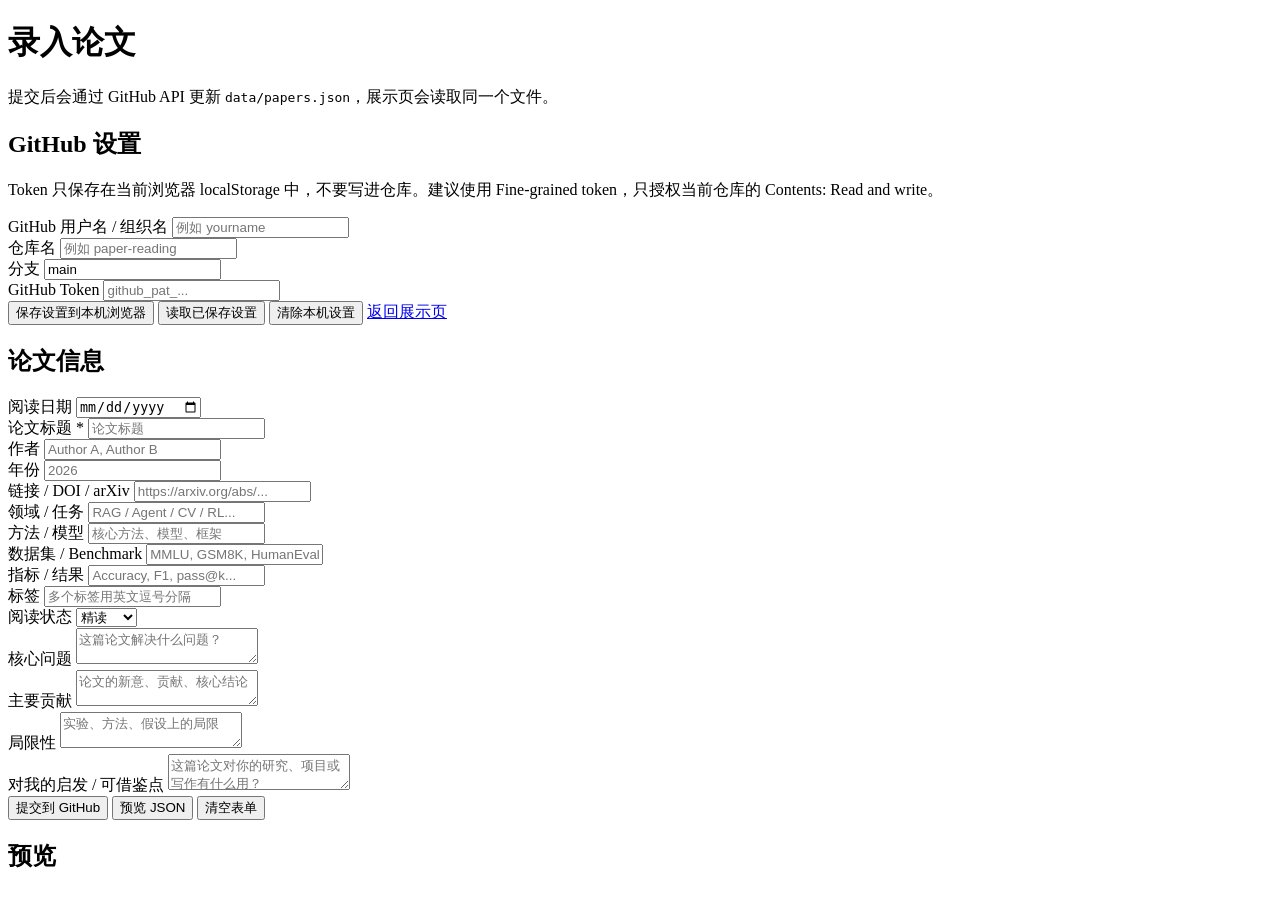
==== admin.html @ c834d26d "Add files via upload 创建一个阅读论文并记录的网站" ====
<!DOCTYPE html>
<html lang="zh-CN">
<head>
  <meta charset="UTF-8" />
  <meta name="viewport" content="width=device-width, initial-scale=1.0" />
  <title>录入论文</title>
  <link rel="stylesheet" href="./assets/style.css" />
</head>
<body>
  <header>
    <h1>录入论文</h1>
    <p>提交后会通过 GitHub API 更新 <code>data/papers.json</code>，展示页会读取同一个文件。</p>
  </header>

  <section class="card">
    <h2>GitHub 设置</h2>
    <p class="note">
      Token 只保存在当前浏览器 localStorage 中，不要写进仓库。建议使用 Fine-grained token，只授权当前仓库的 Contents: Read and write。
    </p>
    <div class="grid">
      <div>
        <label for="owner">GitHub 用户名 / 组织名</label>
        <input id="owner" placeholder="例如 yourname" />
      </div>
      <div>
        <label for="repo">仓库名</label>
        <input id="repo" placeholder="例如 paper-reading" />
      </div>
      <div>
        <label for="branch">分支</label>
        <input id="branch" value="main" />
      </div>
    </div>
    <div class="form-section">
      <label for="token">GitHub Token</label>
      <input id="token" type="password" placeholder="github_pat_..." />
    </div>
    <div class="form-section toolbar">
      <button id="saveConfigBtn">保存设置到本机浏览器</button>
      <button class="secondary" id="loadConfigBtn">读取已保存设置</button>
      <button class="danger" id="clearConfigBtn">清除本机设置</button>
      <a href="./index.html">返回展示页</a>
    </div>
  </section>

  <section class="card">
    <h2>论文信息</h2>

    <div class="grid">
      <div>
        <label for="date">阅读日期</label>
        <input id="date" type="date" />
      </div>
      <div>
        <label for="title">论文标题 *</label>
        <input id="title" placeholder="论文标题" />
      </div>
      <div>
        <label for="authors">作者</label>
        <input id="authors" placeholder="Author A, Author B" />
      </div>
      <div>
        <label for="year">年份</label>
        <input id="year" placeholder="2026" />
      </div>
      <div>
        <label for="link">链接 / DOI / arXiv</label>
        <input id="link" placeholder="https://arxiv.org/abs/..." />
      </div>
      <div>
        <label for="topic">领域 / 任务</label>
        <input id="topic" placeholder="RAG / Agent / CV / RL..." />
      </div>
      <div>
        <label for="method">方法 / 模型</label>
        <input id="method" placeholder="核心方法、模型、框架" />
      </div>
      <div>
        <label for="dataset">数据集 / Benchmark</label>
        <input id="dataset" placeholder="MMLU, GSM8K, HumanEval..." />
      </div>
      <div>
        <label for="metric">指标 / 结果</label>
        <input id="metric" placeholder="Accuracy, F1, pass@k..." />
      </div>
      <div>
        <label for="tags">标签</label>
        <input id="tags" placeholder="多个标签用英文逗号分隔" />
      </div>
      <div>
        <label for="status">阅读状态</label>
        <select id="status">
          <option>待读</option>
          <option>粗读</option>
          <option selected>精读</option>
          <option>已复现</option>
          <option>已引用</option>
        </select>
      </div>
    </div>

    <div class="form-section">
      <label for="problem">核心问题</label>
      <textarea id="problem" placeholder="这篇论文解决什么问题？"></textarea>
    </div>

    <div class="grid-2 form-section">
      <div>
        <label for="contribution">主要贡献</label>
        <textarea id="contribution" placeholder="论文的新意、贡献、核心结论"></textarea>
      </div>
      <div>
        <label for="limitation">局限性</label>
        <textarea id="limitation" placeholder="实验、方法、假设上的局限"></textarea>
      </div>
    </div>

    <div class="form-section">
      <label for="takeaway">对我的启发 / 可借鉴点</label>
      <textarea id="takeaway" placeholder="这篇论文对你的研究、项目或写作有什么用？"></textarea>
    </div>

    <div class="form-section toolbar">
      <button id="submitBtn">提交到 GitHub</button>
      <button class="secondary" id="previewBtn">预览 JSON</button>
      <button class="danger" id="clearFormBtn">清空表单</button>
    </div>
  </section>

  <div id="adminStatus" class="status"></div>

  <section class="card">
    <h2>预览</h2>
    <pre id="preview" class="note"></pre>
  </section>

  <script src="./assets/admin.js"></script>
</body>
</html>
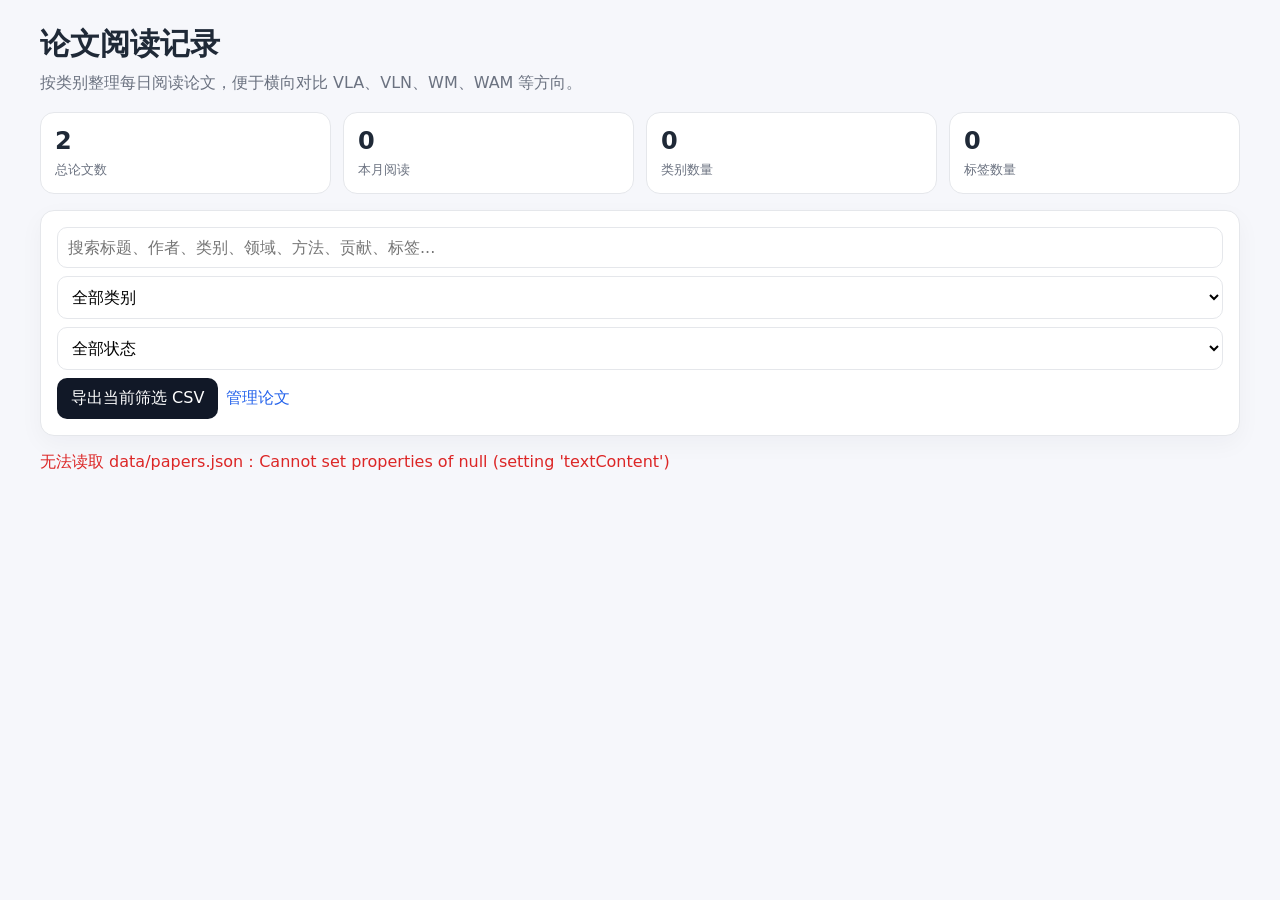
==== commit 347a43c4: "update index.html" ====
--- a/admin.html
+++ b/admin.html
@@ -3,137 +3,45 @@
 <head>
   <meta charset="UTF-8" />
   <meta name="viewport" content="width=device-width, initial-scale=1.0" />
-  <title>录入论文</title>
+  <title>论文阅读记录</title>
   <link rel="stylesheet" href="./assets/style.css" />
 </head>
 <body>
   <header>
-    <h1>录入论文</h1>
-    <p>提交后会通过 GitHub API 更新 <code>data/papers.json</code>，展示页会读取同一个文件。</p>
+    <h1>论文阅读记录</h1>
+    <p>按类别整理每日阅读论文，便于横向对比 VLA、VLN、WM、WAM 等方向。</p>
   </header>
 
-  <section class="card">
-    <h2>GitHub 设置</h2>
-    <p class="note">
-      Token 只保存在当前浏览器 localStorage 中，不要写进仓库。建议使用 Fine-grained token，只授权当前仓库的 Contents: Read and write。
-    </p>
-    <div class="grid">
-      <div>
-        <label for="owner">GitHub 用户名 / 组织名</label>
-        <input id="owner" placeholder="例如 yourname" />
-      </div>
-      <div>
-        <label for="repo">仓库名</label>
-        <input id="repo" placeholder="例如 paper-reading" />
-      </div>
-      <div>
-        <label for="branch">分支</label>
-        <input id="branch" value="main" />
-      </div>
-    </div>
-    <div class="form-section">
-      <label for="token">GitHub Token</label>
-      <input id="token" type="password" placeholder="github_pat_..." />
-    </div>
-    <div class="form-section toolbar">
-      <button id="saveConfigBtn">保存设置到本机浏览器</button>
-      <button class="secondary" id="loadConfigBtn">读取已保存设置</button>
-      <button class="danger" id="clearConfigBtn">清除本机设置</button>
-      <a href="./index.html">返回展示页</a>
-    </div>
+  <section class="summary-cards">
+    <div class="summary-card"><strong id="totalCount">0</strong><span>总论文数</span></div>
+    <div class="summary-card"><strong id="monthCount">0</strong><span>本月阅读</span></div>
+    <div class="summary-card"><strong id="categoryCount">0</strong><span>类别数量</span></div>
+    <div class="summary-card"><strong id="tagCount">0</strong><span>标签数量</span></div>
   </section>
 
-  <section class="card">
-    <h2>论文信息</h2>
-
-    <div class="grid">
-      <div>
-        <label for="date">阅读日期</label>
-        <input id="date" type="date" />
-      </div>
-      <div>
-        <label for="title">论文标题 *</label>
-        <input id="title" placeholder="论文标题" />
-      </div>
-      <div>
-        <label for="authors">作者</label>
-        <input id="authors" placeholder="Author A, Author B" />
-      </div>
-      <div>
-        <label for="year">年份</label>
-        <input id="year" placeholder="2026" />
-      </div>
-      <div>
-        <label for="link">链接 / DOI / arXiv</label>
-        <input id="link" placeholder="https://arxiv.org/abs/..." />
-      </div>
-      <div>
-        <label for="topic">领域 / 任务</label>
-        <input id="topic" placeholder="RAG / Agent / CV / RL..." />
-      </div>
-      <div>
-        <label for="method">方法 / 模型</label>
-        <input id="method" placeholder="核心方法、模型、框架" />
-      </div>
-      <div>
-        <label for="dataset">数据集 / Benchmark</label>
-        <input id="dataset" placeholder="MMLU, GSM8K, HumanEval..." />
-      </div>
-      <div>
-        <label for="metric">指标 / 结果</label>
-        <input id="metric" placeholder="Accuracy, F1, pass@k..." />
-      </div>
-      <div>
-        <label for="tags">标签</label>
-        <input id="tags" placeholder="多个标签用英文逗号分隔" />
-      </div>
-      <div>
-        <label for="status">阅读状态</label>
-        <select id="status">
-          <option>待读</option>
-          <option>粗读</option>
-          <option selected>精读</option>
-          <option>已复现</option>
-          <option>已引用</option>
-        </select>
-      </div>
-    </div>
-
-    <div class="form-section">
-      <label for="problem">核心问题</label>
-      <textarea id="problem" placeholder="这篇论文解决什么问题？"></textarea>
-    </div>
-
-    <div class="grid-2 form-section">
-      <div>
-        <label for="contribution">主要贡献</label>
-        <textarea id="contribution" placeholder="论文的新意、贡献、核心结论"></textarea>
-      </div>
-      <div>
-        <label for="limitation">局限性</label>
-        <textarea id="limitation" placeholder="实验、方法、假设上的局限"></textarea>
-      </div>
-    </div>
-
-    <div class="form-section">
-      <label for="takeaway">对我的启发 / 可借鉴点</label>
-      <textarea id="takeaway" placeholder="这篇论文对你的研究、项目或写作有什么用？"></textarea>
-    </div>
-
-    <div class="form-section toolbar">
-      <button id="submitBtn">提交到 GitHub</button>
-      <button class="secondary" id="previewBtn">预览 JSON</button>
-      <button class="danger" id="clearFormBtn">清空表单</button>
-    </div>
+  <section class="card toolbar">
+    <input id="searchInput" placeholder="搜索标题、作者、类别、领域、方法、贡献、标签..." />
+    <select id="categoryFilter">
+      <option value="">全部类别</option>
+    </select>
+    <select id="statusFilter">
+      <option value="">全部状态</option>
+      <option>待读</option>
+      <option>粗读</option>
+      <option>精读</option>
+      <option>已复现</option>
+      <option>已引用</option>
+    </select>
+    <button class="secondary" id="exportBtn">导出当前筛选 CSV</button>
+    <a href="./admin.html">管理论文</a>
   </section>
 
-  <div id="adminStatus" class="status"></div>
+  <nav id="categoryNav" class="category-nav"></nav>
 
-  <section class="card">
-    <h2>预览</h2>
-    <pre id="preview" class="note"></pre>
-  </section>
+  <div id="status" class="status">正在读取数据...</div>
 
-  <script src="./assets/admin.js"></script>
+  <main id="groupedPapers"></main>
+
+  <script src="./assets/app.js"></script>
 </body>
-</html>+</html>
--- a/assets/style.css
+++ b/assets/style.css
@@ -0,0 +1,234 @@
+:root {
+  --bg: #f6f7fb;
+  --card: #ffffff;
+  --text: #1f2937;
+  --muted: #6b7280;
+  --border: #e5e7eb;
+  --primary: #2563eb;
+  --primary-dark: #1d4ed8;
+  --danger: #dc2626;
+}
+
+* {
+  box-sizing: border-box;
+}
+
+body {
+  margin: 0;
+  padding: 24px;
+  font-family: system-ui, -apple-system, BlinkMacSystemFont, "Segoe UI", sans-serif;
+  background: var(--bg);
+  color: var(--text);
+}
+
+a {
+  color: var(--primary);
+  text-decoration: none;
+}
+
+a:hover {
+  text-decoration: underline;
+}
+
+header {
+  max-width: 1200px;
+  margin: 0 auto 18px;
+}
+
+header h1 {
+  margin: 0 0 8px;
+  font-size: 30px;
+}
+
+header p {
+  margin: 0;
+  color: var(--muted);
+}
+
+.card {
+  max-width: 1200px;
+  margin: 0 auto 16px;
+  background: var(--card);
+  border: 1px solid var(--border);
+  border-radius: 14px;
+  padding: 16px;
+  box-shadow: 0 8px 24px rgba(15, 23, 42, 0.04);
+}
+
+.toolbar {
+  display: flex;
+  gap: 8px;
+  align-items: center;
+  flex-wrap: wrap;
+}
+
+input,
+textarea,
+select,
+button {
+  font: inherit;
+}
+
+input,
+textarea,
+select {
+  width: 100%;
+  border: 1px solid var(--border);
+  border-radius: 10px;
+  padding: 10px;
+  background: #fff;
+}
+
+textarea {
+  min-height: 78px;
+  resize: vertical;
+}
+
+button {
+  border: 0;
+  border-radius: 10px;
+  padding: 10px 14px;
+  cursor: pointer;
+  background: var(--primary);
+  color: white;
+}
+
+button:hover {
+  background: var(--primary-dark);
+}
+
+button.secondary {
+  background: #111827;
+}
+
+button.danger {
+  background: var(--danger);
+}
+
+.grid {
+  display: grid;
+  grid-template-columns: repeat(3, minmax(180px, 1fr));
+  gap: 10px;
+}
+
+.grid-2 {
+  display: grid;
+  grid-template-columns: repeat(2, minmax(220px, 1fr));
+  gap: 10px;
+}
+
+.form-section {
+  margin-top: 14px;
+}
+
+label {
+  display: block;
+  font-size: 13px;
+  color: var(--muted);
+  margin-bottom: 5px;
+}
+
+.status {
+  max-width: 1200px;
+  margin: 0 auto 16px;
+  color: var(--muted);
+}
+
+.status.error {
+  color: var(--danger);
+}
+
+.table-wrap {
+  max-width: 1200px;
+  margin: 0 auto;
+  overflow: auto;
+  background: var(--card);
+  border: 1px solid var(--border);
+  border-radius: 14px;
+}
+
+table {
+  border-collapse: collapse;
+  width: 100%;
+  min-width: 1100px;
+  font-size: 14px;
+}
+
+th,
+td {
+  border-bottom: 1px solid var(--border);
+  padding: 10px;
+  text-align: left;
+  vertical-align: top;
+}
+
+th {
+  position: sticky;
+  top: 0;
+  background: #f9fafb;
+  z-index: 1;
+}
+
+.paper-title {
+  font-weight: 700;
+}
+
+.meta {
+  color: var(--muted);
+  font-size: 13px;
+  margin-top: 4px;
+}
+
+.badge {
+  display: inline-block;
+  margin: 2px 4px 2px 0;
+  padding: 3px 7px;
+  border-radius: 999px;
+  background: #eef2ff;
+  color: #3730a3;
+  font-size: 12px;
+}
+
+.summary-cards {
+  max-width: 1200px;
+  margin: 0 auto 16px;
+  display: grid;
+  grid-template-columns: repeat(4, minmax(140px, 1fr));
+  gap: 12px;
+}
+
+.summary-card {
+  background: var(--card);
+  border: 1px solid var(--border);
+  border-radius: 14px;
+  padding: 14px;
+}
+
+.summary-card strong {
+  display: block;
+  font-size: 24px;
+  margin-bottom: 4px;
+}
+
+.summary-card span {
+  color: var(--muted);
+  font-size: 13px;
+}
+
+.note {
+  font-size: 13px;
+  color: var(--muted);
+  line-height: 1.6;
+}
+
+@media (max-width: 760px) {
+  body {
+    padding: 16px;
+  }
+
+  .grid,
+  .grid-2,
+  .summary-cards {
+    grid-template-columns: 1fr;
+  }
+}
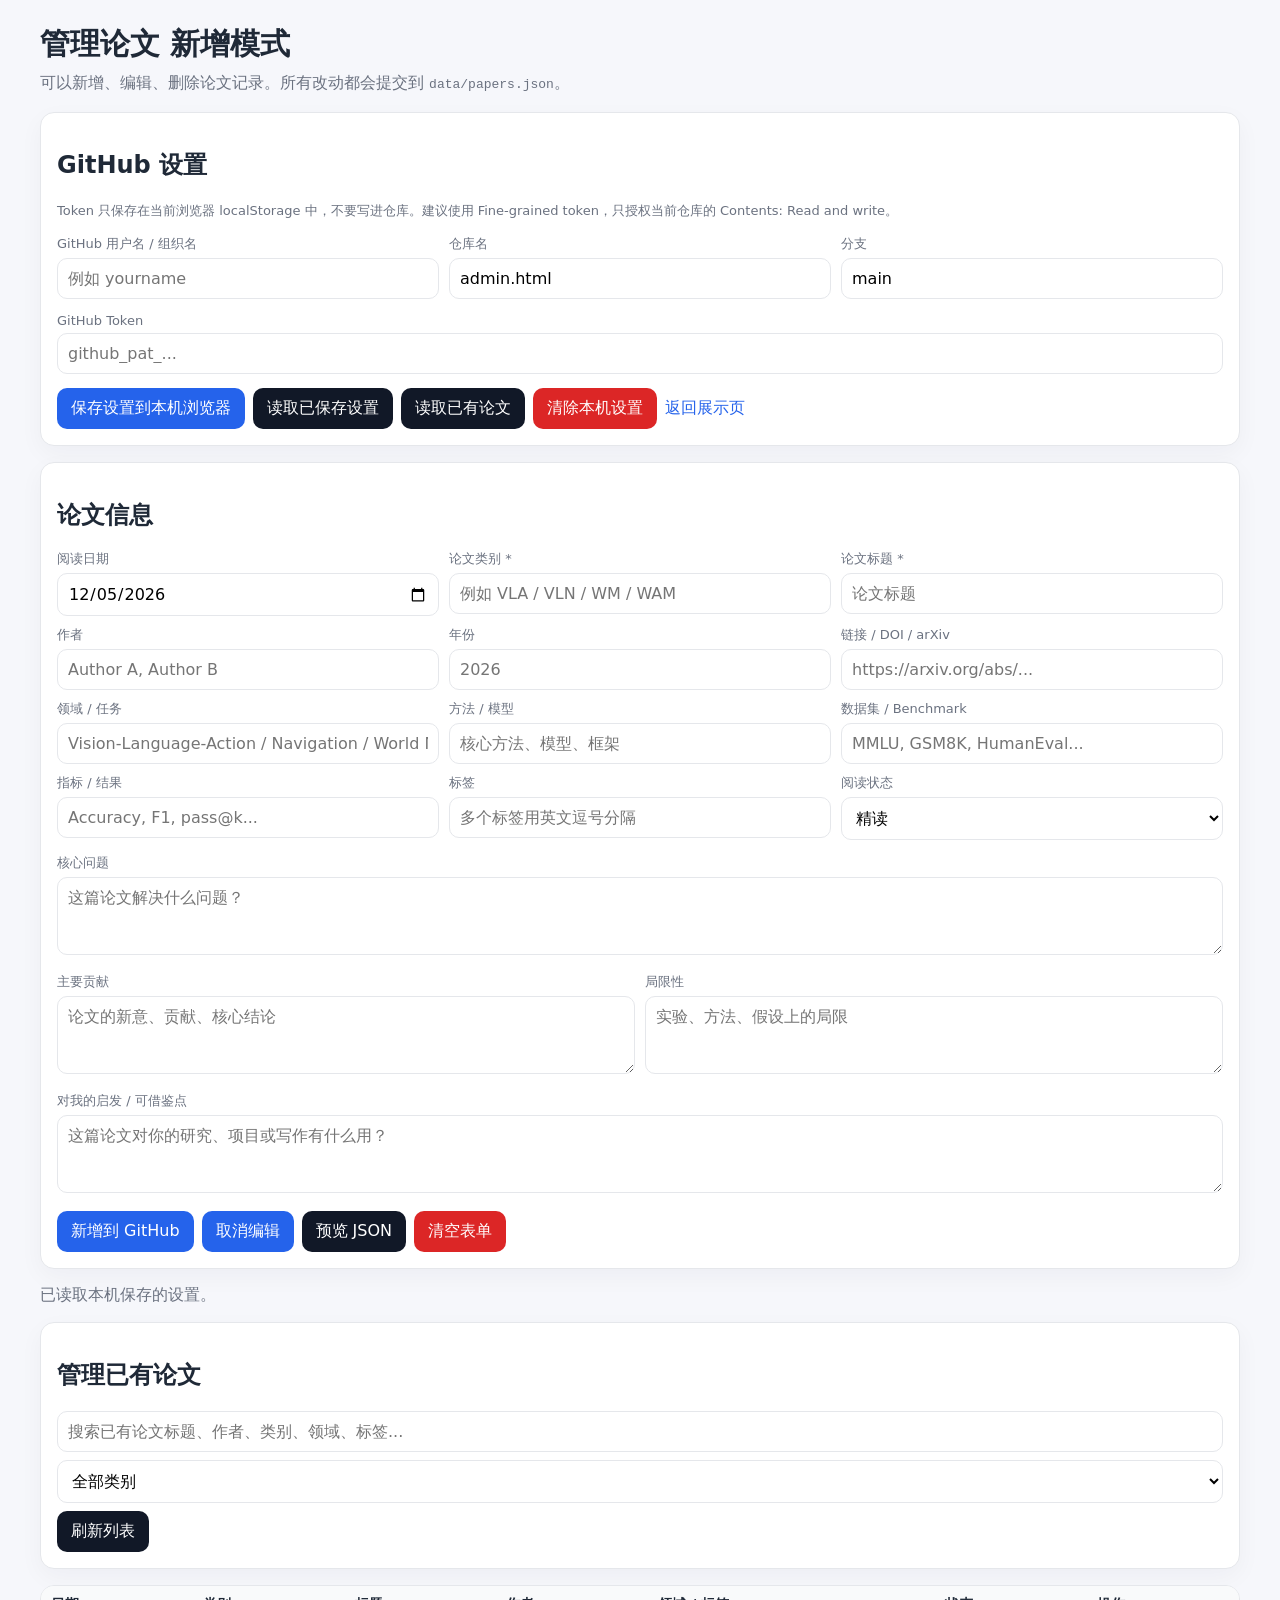
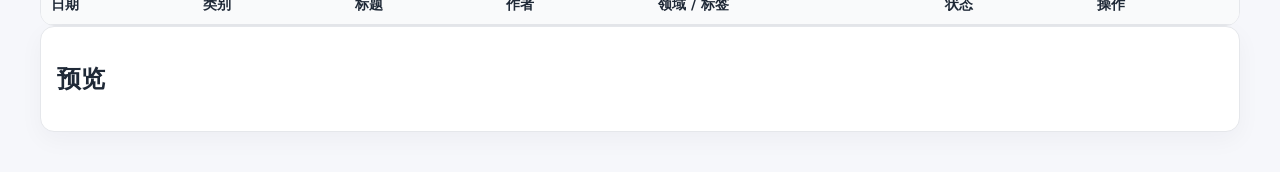
==== commit b9d3f625: "update admin.html" ====
--- a/admin.html
+++ b/admin.html
@@ -3,45 +3,182 @@
 <head>
   <meta charset="UTF-8" />
   <meta name="viewport" content="width=device-width, initial-scale=1.0" />
-  <title>论文阅读记录</title>
+  <title>管理论文</title>
   <link rel="stylesheet" href="./assets/style.css" />
 </head>
 <body>
   <header>
-    <h1>论文阅读记录</h1>
-    <p>按类别整理每日阅读论文，便于横向对比 VLA、VLN、WM、WAM 等方向。</p>
+    <h1>管理论文 <span id="modePill" class="mode-pill">新增模式</span></h1>
+    <p>可以新增、编辑、删除论文记录。所有改动都会提交到 <code>data/papers.json</code>。</p>
   </header>
 
-  <section class="summary-cards">
-    <div class="summary-card"><strong id="totalCount">0</strong><span>总论文数</span></div>
-    <div class="summary-card"><strong id="monthCount">0</strong><span>本月阅读</span></div>
-    <div class="summary-card"><strong id="categoryCount">0</strong><span>类别数量</span></div>
-    <div class="summary-card"><strong id="tagCount">0</strong><span>标签数量</span></div>
+  <section class="card">
+    <h2>GitHub 设置</h2>
+    <p class="note">
+      Token 只保存在当前浏览器 localStorage 中，不要写进仓库。建议使用 Fine-grained token，只授权当前仓库的 Contents: Read and write。
+    </p>
+    <div class="grid">
+      <div>
+        <label for="owner">GitHub 用户名 / 组织名</label>
+        <input id="owner" placeholder="例如 yourname" />
+      </div>
+      <div>
+        <label for="repo">仓库名</label>
+        <input id="repo" placeholder="例如 paper-reading" />
+      </div>
+      <div>
+        <label for="branch">分支</label>
+        <input id="branch" value="main" />
+      </div>
+    </div>
+    <div class="form-section">
+      <label for="token">GitHub Token</label>
+      <input id="token" type="password" placeholder="github_pat_..." />
+    </div>
+    <div class="form-section toolbar">
+      <button id="saveConfigBtn">保存设置到本机浏览器</button>
+      <button class="secondary" id="loadConfigBtn">读取已保存设置</button>
+      <button class="secondary" id="refreshBtn">读取已有论文</button>
+      <button class="danger" id="clearConfigBtn">清除本机设置</button>
+      <a href="./index.html">返回展示页</a>
+    </div>
   </section>
 
-  <section class="card toolbar">
-    <input id="searchInput" placeholder="搜索标题、作者、类别、领域、方法、贡献、标签..." />
-    <select id="categoryFilter">
-      <option value="">全部类别</option>
-    </select>
-    <select id="statusFilter">
-      <option value="">全部状态</option>
-      <option>待读</option>
-      <option>粗读</option>
-      <option>精读</option>
-      <option>已复现</option>
-      <option>已引用</option>
-    </select>
-    <button class="secondary" id="exportBtn">导出当前筛选 CSV</button>
-    <a href="./admin.html">管理论文</a>
+  <section class="card">
+    <h2>论文信息</h2>
+
+    <div class="grid">
+      <div>
+        <label for="date">阅读日期</label>
+        <input id="date" type="date" />
+      </div>
+      <div>
+        <label for="category">论文类别 *</label>
+        <input id="category" list="categoryOptions" placeholder="例如 VLA / VLN / WM / WAM" />
+        <datalist id="categoryOptions">
+          <option value="VLA"></option>
+          <option value="VLN"></option>
+          <option value="WM"></option>
+          <option value="WAM"></option>
+          <option value="LLM"></option>
+          <option value="RAG"></option>
+          <option value="Agent"></option>
+          <option value="Robotics"></option>
+          <option value="Other"></option>
+        </datalist>
+      </div>
+      <div>
+        <label for="title">论文标题 *</label>
+        <input id="title" placeholder="论文标题" />
+      </div>
+      <div>
+        <label for="authors">作者</label>
+        <input id="authors" placeholder="Author A, Author B" />
+      </div>
+      <div>
+        <label for="year">年份</label>
+        <input id="year" placeholder="2026" />
+      </div>
+      <div>
+        <label for="link">链接 / DOI / arXiv</label>
+        <input id="link" placeholder="https://arxiv.org/abs/..." />
+      </div>
+      <div>
+        <label for="topic">领域 / 任务</label>
+        <input id="topic" placeholder="Vision-Language-Action / Navigation / World Model..." />
+      </div>
+      <div>
+        <label for="method">方法 / 模型</label>
+        <input id="method" placeholder="核心方法、模型、框架" />
+      </div>
+      <div>
+        <label for="dataset">数据集 / Benchmark</label>
+        <input id="dataset" placeholder="MMLU, GSM8K, HumanEval..." />
+      </div>
+      <div>
+        <label for="metric">指标 / 结果</label>
+        <input id="metric" placeholder="Accuracy, F1, pass@k..." />
+      </div>
+      <div>
+        <label for="tags">标签</label>
+        <input id="tags" placeholder="多个标签用英文逗号分隔" />
+      </div>
+      <div>
+        <label for="status">阅读状态</label>
+        <select id="status">
+          <option>待读</option>
+          <option>粗读</option>
+          <option selected>精读</option>
+          <option>已复现</option>
+          <option>已引用</option>
+        </select>
+      </div>
+    </div>
+
+    <div class="form-section">
+      <label for="problem">核心问题</label>
+      <textarea id="problem" placeholder="这篇论文解决什么问题？"></textarea>
+    </div>
+
+    <div class="grid-2 form-section">
+      <div>
+        <label for="contribution">主要贡献</label>
+        <textarea id="contribution" placeholder="论文的新意、贡献、核心结论"></textarea>
+      </div>
+      <div>
+        <label for="limitation">局限性</label>
+        <textarea id="limitation" placeholder="实验、方法、假设上的局限"></textarea>
+      </div>
+    </div>
+
+    <div class="form-section">
+      <label for="takeaway">对我的启发 / 可借鉴点</label>
+      <textarea id="takeaway" placeholder="这篇论文对你的研究、项目或写作有什么用？"></textarea>
+    </div>
+
+    <div class="form-section toolbar">
+      <button id="submitBtn">新增到 GitHub</button>
+      <button class="warning" id="cancelEditBtn" disabled>取消编辑</button>
+      <button class="secondary" id="previewBtn">预览 JSON</button>
+      <button class="danger" id="clearFormBtn">清空表单</button>
+    </div>
   </section>
 
-  <nav id="categoryNav" class="category-nav"></nav>
+  <div id="adminStatus" class="status"></div>
 
-  <div id="status" class="status">正在读取数据...</div>
+  <section class="card">
+    <h2>管理已有论文</h2>
+    <div class="toolbar">
+      <input id="manageSearch" placeholder="搜索已有论文标题、作者、类别、领域、标签..." />
+      <select id="manageCategoryFilter">
+        <option value="">全部类别</option>
+      </select>
+      <button class="secondary" id="reloadPapersBtn">刷新列表</button>
+    </div>
+  </section>
 
-  <main id="groupedPapers"></main>
+  <main class="table-wrap">
+    <table class="manage-table">
+      <thead>
+        <tr>
+          <th>日期</th>
+          <th>类别</th>
+          <th>标题</th>
+          <th>作者</th>
+          <th>领域 / 标签</th>
+          <th>状态</th>
+          <th>操作</th>
+        </tr>
+      </thead>
+      <tbody id="manageTable"></tbody>
+    </table>
+  </main>
 
-  <script src="./assets/app.js"></script>
+  <section class="card">
+    <h2>预览</h2>
+    <pre id="preview" class="note"></pre>
+  </section>
+
+  <script src="./assets/admin.js"></script>
 </body>
 </html>
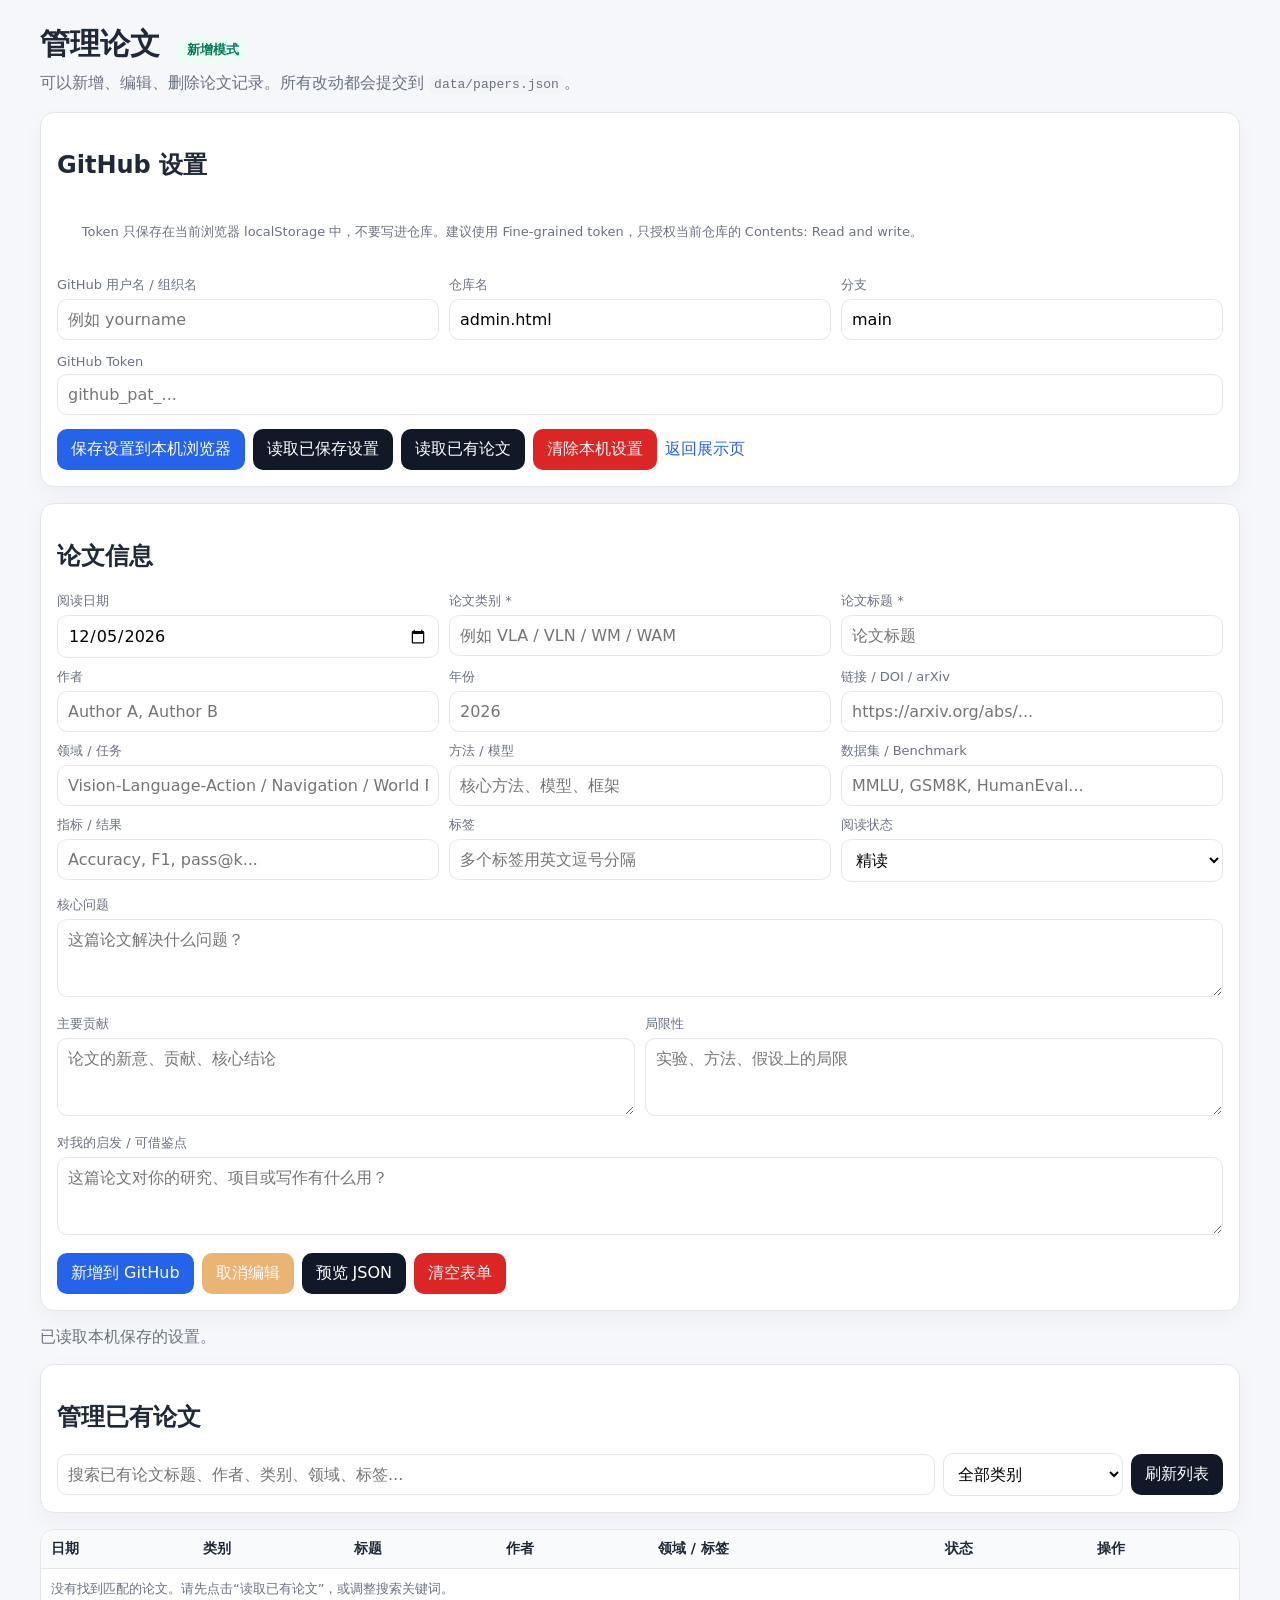
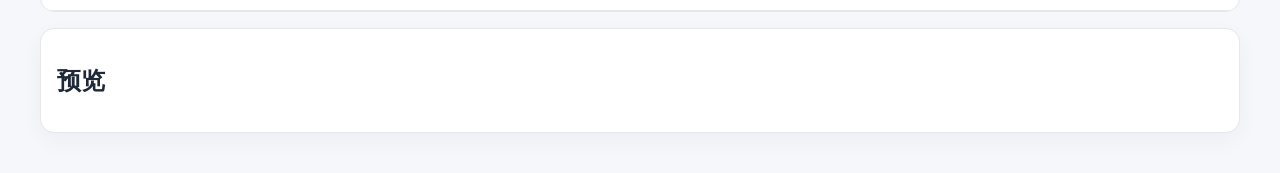
==== commit 5d7be254: "Add files via upload" ====
--- a/admin.html
+++ b/admin.html
@@ -181,4 +181,4 @@
 
   <script src="./assets/admin.js"></script>
 </body>
-</html>
+</html>
--- a/assets/style.css
+++ b/assets/style.css
@@ -7,6 +7,7 @@
   --primary: #2563eb;
   --primary-dark: #1d4ed8;
   --danger: #dc2626;
+  --warning: #d97706;
 }
 
 * {
@@ -30,6 +31,12 @@
   text-decoration: underline;
 }
 
+code {
+  background: #f3f4f6;
+  padding: 2px 5px;
+  border-radius: 6px;
+}
+
 header {
   max-width: 1200px;
   margin: 0 auto 18px;
@@ -60,6 +67,14 @@
   gap: 8px;
   align-items: center;
   flex-wrap: wrap;
+}
+
+.toolbar input {
+  flex: 1 1 260px;
+}
+
+.toolbar select {
+  flex: 0 1 180px;
 }
 
 input,
@@ -101,8 +116,17 @@
   background: #111827;
 }
 
+button.warning {
+  background: var(--warning);
+}
+
 button.danger {
   background: var(--danger);
+}
+
+button:disabled {
+  cursor: not-allowed;
+  opacity: 0.55;
 }
 
 .grid {
@@ -140,7 +164,7 @@
 
 .table-wrap {
   max-width: 1200px;
-  margin: 0 auto;
+  margin: 0 auto 16px;
   overflow: auto;
   background: var(--card);
   border: 1px solid var(--border);
@@ -150,7 +174,7 @@
 table {
   border-collapse: collapse;
   width: 100%;
-  min-width: 1100px;
+  min-width: 1120px;
   font-size: 14px;
 }
 
@@ -189,6 +213,17 @@
   font-size: 12px;
 }
 
+.category-badge {
+  display: inline-block;
+  margin: 0 0 6px;
+  padding: 4px 9px;
+  border-radius: 999px;
+  background: #ecfdf5;
+  color: #047857;
+  font-weight: 700;
+  font-size: 12px;
+}
+
 .summary-cards {
   max-width: 1200px;
   margin: 0 auto 16px;
@@ -219,6 +254,89 @@
   font-size: 13px;
   color: var(--muted);
   line-height: 1.6;
+  white-space: pre-wrap;
+}
+
+.mode-pill {
+  display: inline-block;
+  padding: 4px 9px;
+  border-radius: 999px;
+  background: #ecfdf5;
+  color: #047857;
+  font-size: 13px;
+  margin-left: 8px;
+}
+
+.mode-pill.editing {
+  background: #fff7ed;
+  color: #c2410c;
+}
+
+.category-nav {
+  max-width: 1200px;
+  margin: 0 auto 16px;
+  display: flex;
+  flex-wrap: wrap;
+  gap: 8px;
+}
+
+.category-nav button {
+  background: white;
+  color: var(--text);
+  border: 1px solid var(--border);
+}
+
+.category-nav button.active {
+  background: var(--primary);
+  color: white;
+  border-color: var(--primary);
+}
+
+.category-section {
+  max-width: 1200px;
+  margin: 0 auto 22px;
+}
+
+.category-heading {
+  display: flex;
+  justify-content: space-between;
+  gap: 12px;
+  align-items: baseline;
+  margin: 0 0 8px;
+}
+
+.category-heading h2 {
+  margin: 0;
+  font-size: 22px;
+}
+
+.category-count {
+  color: var(--muted);
+  font-size: 13px;
+}
+
+.empty-state {
+  max-width: 1200px;
+  margin: 0 auto;
+  background: white;
+  border: 1px dashed var(--border);
+  border-radius: 14px;
+  padding: 24px;
+  color: var(--muted);
+}
+
+.manage-table {
+  min-width: 980px;
+}
+
+.manage-table td:last-child {
+  min-width: 160px;
+}
+
+.row-actions {
+  display: flex;
+  gap: 6px;
+  flex-wrap: wrap;
 }
 
 @media (max-width: 760px) {
@@ -231,4 +349,8 @@
   .summary-cards {
     grid-template-columns: 1fr;
   }
-}
+
+  .category-heading {
+    display: block;
+  }
+}
